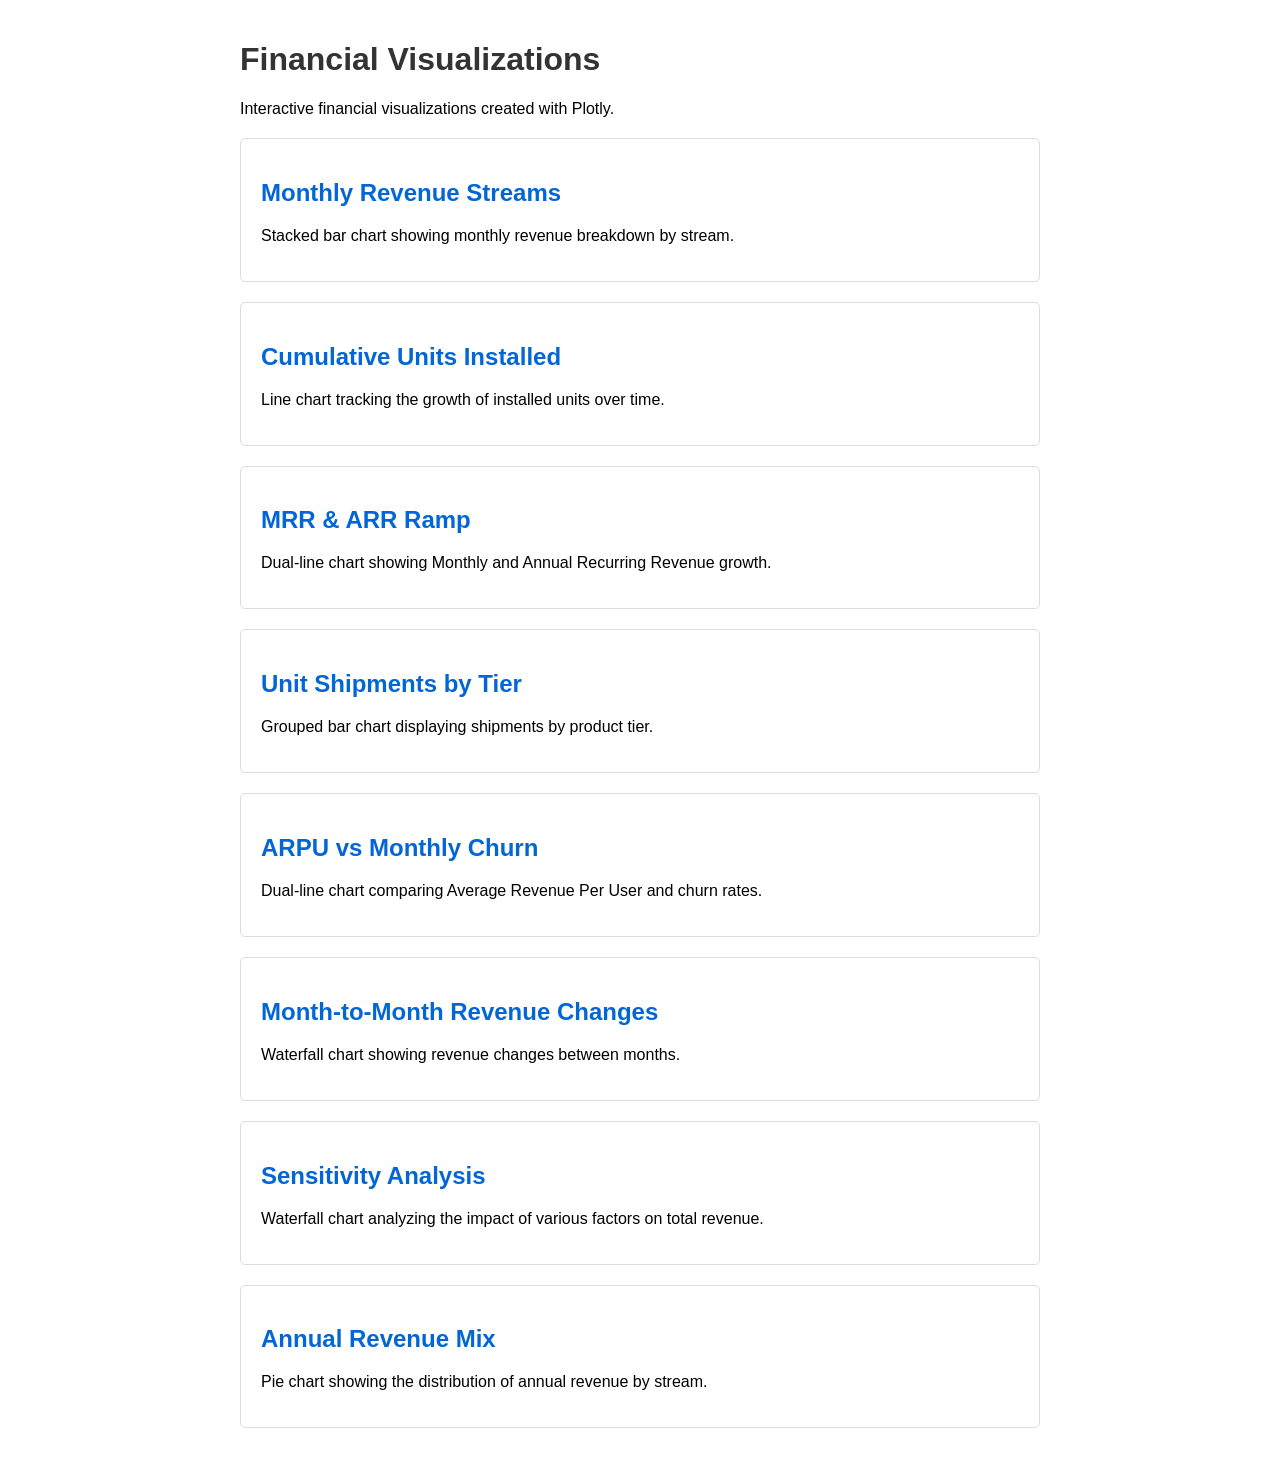
==== index.html @ 06dce6fd "Add index page for visualizations" ====
<!DOCTYPE html>
<html>
<head>
    <title>Financial Visualizations</title>
    <style>
        body {
            font-family: Arial, sans-serif;
            max-width: 800px;
            margin: 0 auto;
            padding: 20px;
        }
        h1 {
            color: #333;
        }
        .visualization {
            margin: 20px 0;
            padding: 20px;
            border: 1px solid #ddd;
            border-radius: 5px;
        }
        a {
            color: #0366d6;
            text-decoration: none;
        }
        a:hover {
            text-decoration: underline;
        }
    </style>
</head>
<body>
    <h1>Financial Visualizations</h1>
    <p>Interactive financial visualizations created with Plotly.</p>

    <div class="visualization">
        <h2><a href="monthly_revenue_streams.html">Monthly Revenue Streams</a></h2>
        <p>Stacked bar chart showing monthly revenue breakdown by stream.</p>
    </div>

    <div class="visualization">
        <h2><a href="cumulative_units.html">Cumulative Units Installed</a></h2>
        <p>Line chart tracking the growth of installed units over time.</p>
    </div>

    <div class="visualization">
        <h2><a href="mrr_arr_ramp.html">MRR & ARR Ramp</a></h2>
        <p>Dual-line chart showing Monthly and Annual Recurring Revenue growth.</p>
    </div>

    <div class="visualization">
        <h2><a href="unit_shipments.html">Unit Shipments by Tier</a></h2>
        <p>Grouped bar chart displaying shipments by product tier.</p>
    </div>

    <div class="visualization">
        <h2><a href="arpu_churn.html">ARPU vs Monthly Churn</a></h2>
        <p>Dual-line chart comparing Average Revenue Per User and churn rates.</p>
    </div>

    <div class="visualization">
        <h2><a href="delta_revenue.html">Month-to-Month Revenue Changes</a></h2>
        <p>Waterfall chart showing revenue changes between months.</p>
    </div>

    <div class="visualization">
        <h2><a href="sensitivity_waterfall.html">Sensitivity Analysis</a></h2>
        <p>Waterfall chart analyzing the impact of various factors on total revenue.</p>
    </div>

    <div class="visualization">
        <h2><a href="annual_mix.html">Annual Revenue Mix</a></h2>
        <p>Pie chart showing the distribution of annual revenue by stream.</p>
    </div>
</body>
</html>
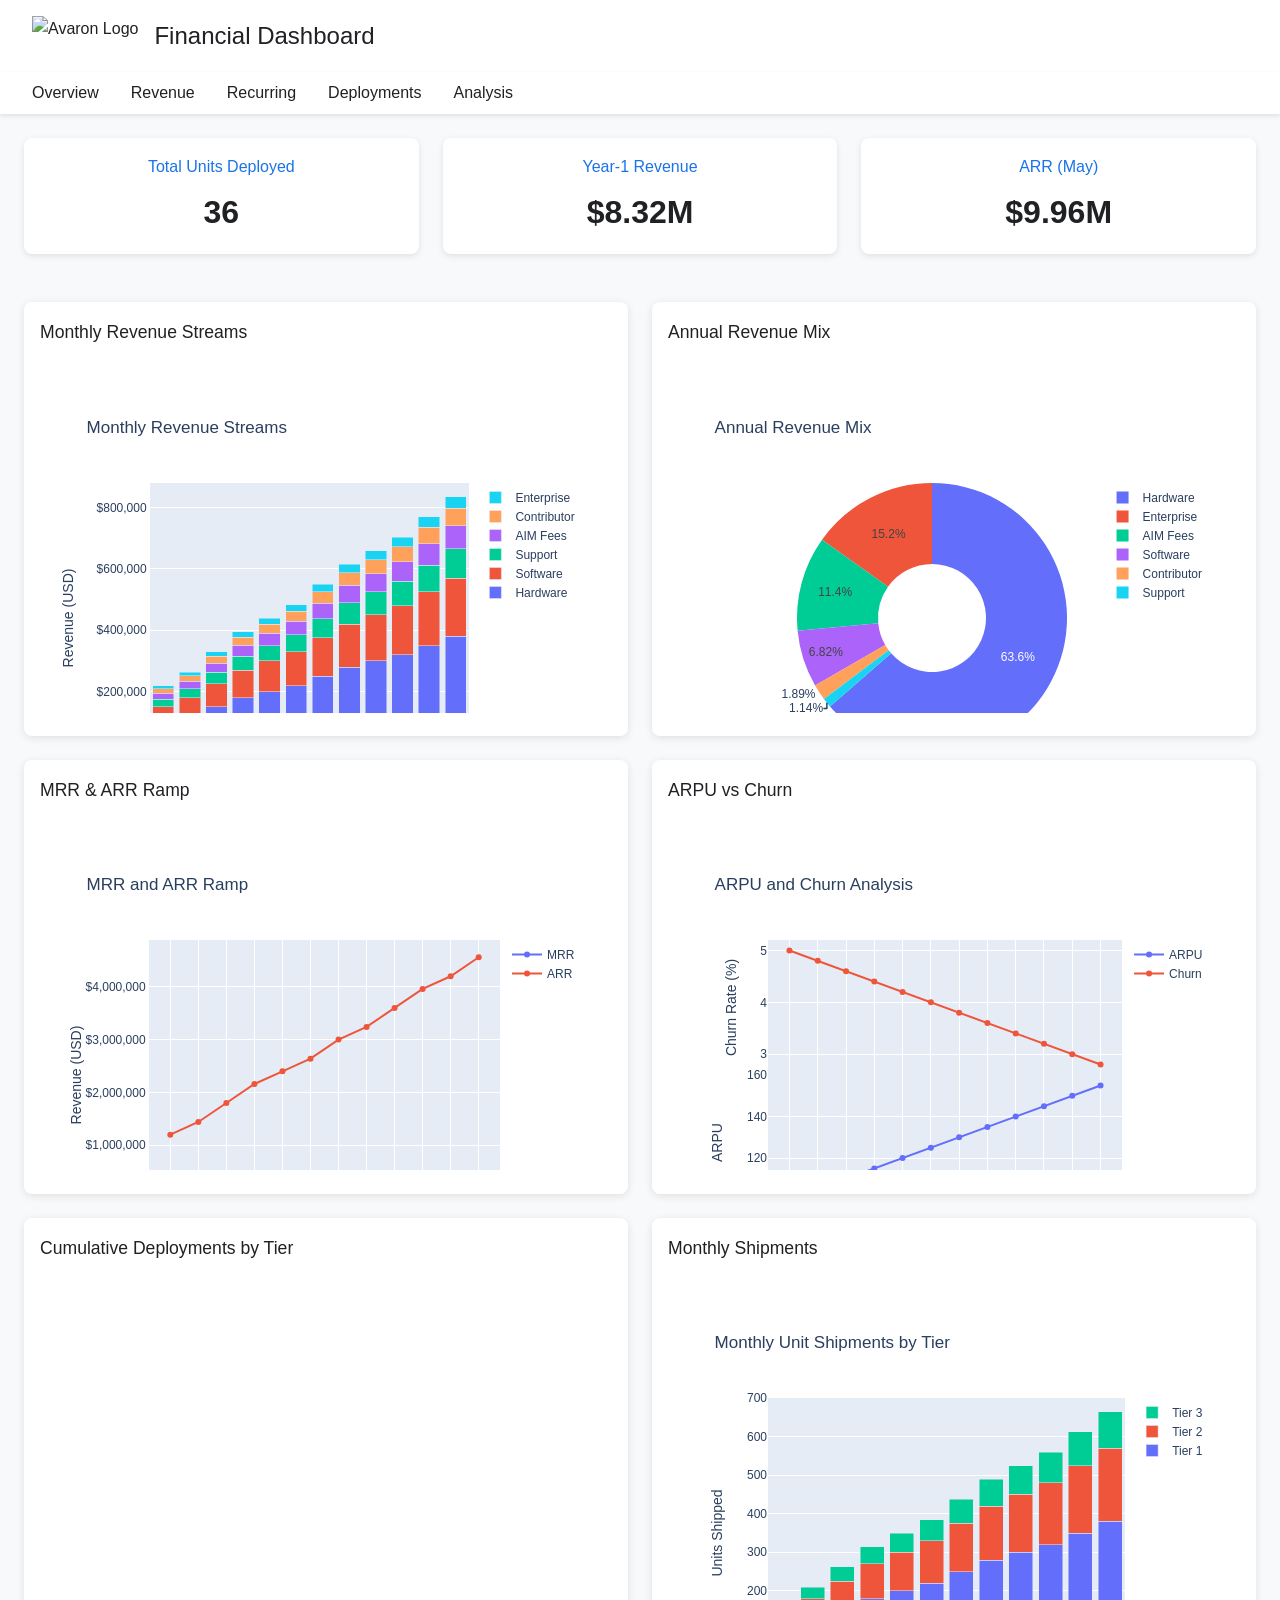
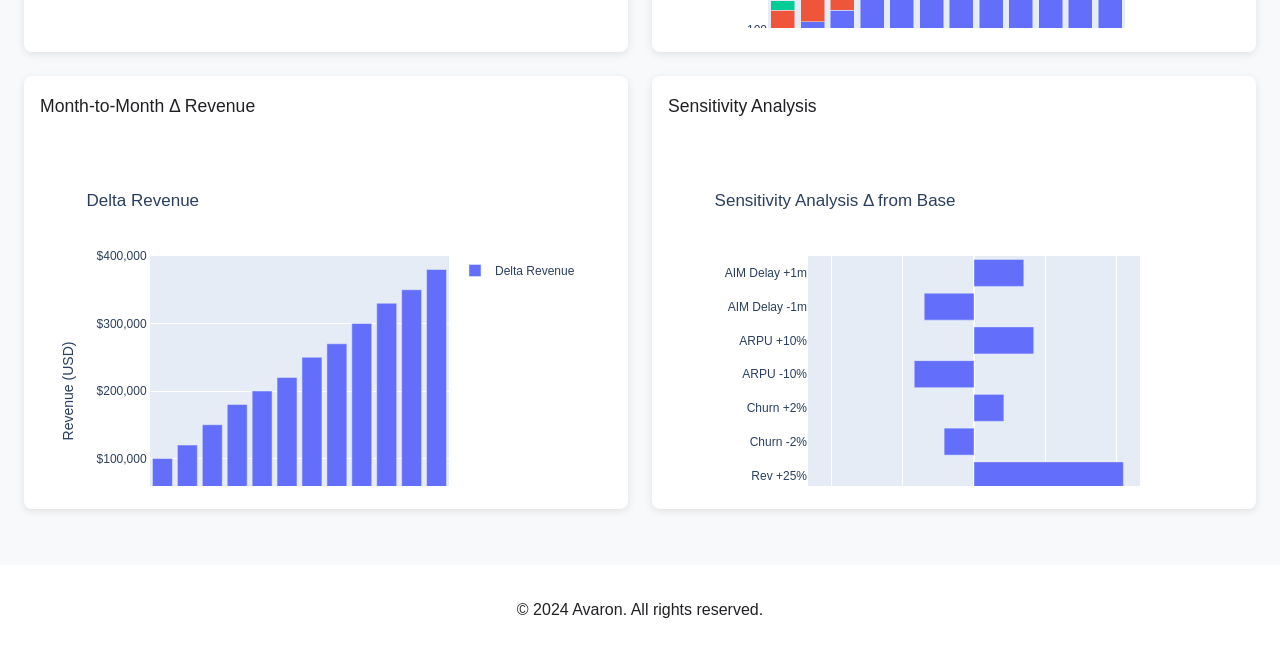
==== commit c8207a84: "Add modern dashboard layout with KPIs and responsive design" ====
--- a/index.html
+++ b/index.html
@@ -1,74 +1,91 @@
 <!DOCTYPE html>
-<html>
+<html lang="en">
 <head>
-    <title>Financial Visualizations</title>
-    <style>
-        body {
-            font-family: Arial, sans-serif;
-            max-width: 800px;
-            margin: 0 auto;
-            padding: 20px;
-        }
-        h1 {
-            color: #333;
-        }
-        .visualization {
-            margin: 20px 0;
-            padding: 20px;
-            border: 1px solid #ddd;
-            border-radius: 5px;
-        }
-        a {
-            color: #0366d6;
-            text-decoration: none;
-        }
-        a:hover {
-            text-decoration: underline;
-        }
-    </style>
+    <meta charset="UTF-8">
+    <meta name="viewport" content="width=device-width, initial-scale=1.0">
+    <title>Avaron Financial Dashboard</title>
+    <link rel="stylesheet" href="styles.css">
+    <link rel="icon" type="image/png" href="https://www.avaron.com/favicon.ico">
 </head>
 <body>
-    <h1>Financial Visualizations</h1>
-    <p>Interactive financial visualizations created with Plotly.</p>
+    <header>
+        <img src="https://www.avaron.com/wp-content/uploads/2023/03/avaron-logo.png" alt="Avaron Logo" class="logo">
+        <h1>Financial Dashboard</h1>
+    </header>
 
-    <div class="visualization">
-        <h2><a href="monthly_revenue_streams.html">Monthly Revenue Streams</a></h2>
-        <p>Stacked bar chart showing monthly revenue breakdown by stream.</p>
-    </div>
+    <nav>
+        <ul>
+            <li><a href="#hero">Overview</a></li>
+            <li><a href="#streams">Revenue</a></li>
+            <li><a href="#mrr">Recurring</a></li>
+            <li><a href="#units">Deployments</a></li>
+            <li><a href="#delta">Analysis</a></li>
+        </ul>
+    </nav>
 
-    <div class="visualization">
-        <h2><a href="cumulative_units.html">Cumulative Units Installed</a></h2>
-        <p>Line chart tracking the growth of installed units over time.</p>
-    </div>
+    <main>
+        <!-- Hero KPI row -->
+        <section id="hero" class="kpi-row">
+            <div class="kpi">
+                <h3>Total Units Deployed</h3>
+                <p>36</p>
+            </div>
+            <div class="kpi">
+                <h3>Year-1 Revenue</h3>
+                <p>$8.32M</p>
+            </div>
+            <div class="kpi">
+                <h3>ARR (May)</h3>
+                <p>$9.96M</p>
+            </div>
+        </section>
 
-    <div class="visualization">
-        <h2><a href="mrr_arr_ramp.html">MRR & ARR Ramp</a></h2>
-        <p>Dual-line chart showing Monthly and Annual Recurring Revenue growth.</p>
-    </div>
+        <!-- Chart Grid Layout -->
+        <section id="dashboard" class="chart-grid">
+            <!-- Group 1: Core Revenue -->
+            <div class="chart-card" id="streams">
+                <h4>Monthly Revenue Streams</h4>
+                <iframe src="monthly_revenue_streams.html"></iframe>
+            </div>
+            <div class="chart-card" id="mix">
+                <h4>Annual Revenue Mix</h4>
+                <iframe src="annual_mix.html"></iframe>
+            </div>
 
-    <div class="visualization">
-        <h2><a href="unit_shipments.html">Unit Shipments by Tier</a></h2>
-        <p>Grouped bar chart displaying shipments by product tier.</p>
-    </div>
+            <!-- Group 2: Recurring Metrics -->
+            <div class="chart-card" id="mrr">
+                <h4>MRR & ARR Ramp</h4>
+                <iframe src="mrr_arr_ramp.html"></iframe>
+            </div>
+            <div class="chart-card" id="arpu">
+                <h4>ARPU vs Churn</h4>
+                <iframe src="arpu_churn.html"></iframe>
+            </div>
 
-    <div class="visualization">
-        <h2><a href="arpu_churn.html">ARPU vs Monthly Churn</a></h2>
-        <p>Dual-line chart comparing Average Revenue Per User and churn rates.</p>
-    </div>
+            <!-- Group 3: Unit Deployments -->
+            <div class="chart-card" id="units">
+                <h4>Cumulative Deployments by Tier</h4>
+                <iframe src="cumulative_by_tier.html"></iframe>
+            </div>
+            <div class="chart-card" id="ship">
+                <h4>Monthly Shipments</h4>
+                <iframe src="unit_shipments.html"></iframe>
+            </div>
 
-    <div class="visualization">
-        <h2><a href="delta_revenue.html">Month-to-Month Revenue Changes</a></h2>
-        <p>Waterfall chart showing revenue changes between months.</p>
-    </div>
+            <!-- Group 4: Movement & Sensitivity -->
+            <div class="chart-card" id="delta">
+                <h4>Month-to-Month Δ Revenue</h4>
+                <iframe src="delta_revenue.html"></iframe>
+            </div>
+            <div class="chart-card" id="sens">
+                <h4>Sensitivity Analysis</h4>
+                <iframe src="sensitivity_waterfall.html"></iframe>
+            </div>
+        </section>
+    </main>
 
-    <div class="visualization">
-        <h2><a href="sensitivity_waterfall.html">Sensitivity Analysis</a></h2>
-        <p>Waterfall chart analyzing the impact of various factors on total revenue.</p>
-    </div>
-
-    <div class="visualization">
-        <h2><a href="annual_mix.html">Annual Revenue Mix</a></h2>
-        <p>Pie chart showing the distribution of annual revenue by stream.</p>
-    </div>
+    <footer>
+        <p>© 2024 Avaron. All rights reserved.</p>
+    </footer>
 </body>
 </html> 
--- a/styles.css
+++ b/styles.css
@@ -0,0 +1,165 @@
+:root {
+    --brand-blue: #1a73e8;
+    --brand-dark: #202124;
+    --brand-light: #f8f9fa;
+    --brand-accent: #ea4335;
+}
+
+* {
+    margin: 0;
+    padding: 0;
+    box-sizing: border-box;
+}
+
+body {
+    font-family: -apple-system, BlinkMacSystemFont, 'Segoe UI', Roboto, Oxygen, Ubuntu, Cantarell, sans-serif;
+    line-height: 1.6;
+    color: var(--brand-dark);
+    background: var(--brand-light);
+}
+
+header {
+    background: white;
+    padding: 1rem 2rem;
+    box-shadow: 0 2px 4px rgba(0,0,0,0.1);
+    display: flex;
+    align-items: center;
+    gap: 1rem;
+}
+
+.logo {
+    height: 40px;
+}
+
+header h1 {
+    font-size: 1.5rem;
+    color: var(--brand-dark);
+    font-weight: 500;
+}
+
+nav {
+    background: white;
+    padding: 0.5rem 2rem;
+    position: sticky;
+    top: 0;
+    z-index: 100;
+    box-shadow: 0 2px 4px rgba(0,0,0,0.1);
+}
+
+nav ul {
+    list-style: none;
+    display: flex;
+    gap: 2rem;
+    overflow-x: auto;
+}
+
+nav a {
+    color: var(--brand-dark);
+    text-decoration: none;
+    font-weight: 500;
+    padding: 0.5rem 0;
+    border-bottom: 2px solid transparent;
+    transition: all 0.2s;
+}
+
+nav a:hover {
+    color: var(--brand-blue);
+    border-bottom-color: var(--brand-blue);
+}
+
+.kpi-row {
+    display: flex;
+    justify-content: space-around;
+    padding: 1.5rem;
+    gap: 1.5rem;
+    flex-wrap: wrap;
+}
+
+.kpi {
+    flex: 1;
+    min-width: 200px;
+    text-align: center;
+    padding: 1rem;
+    border-radius: 8px;
+    background: white;
+    box-shadow: 0 2px 6px rgba(0,0,0,0.1);
+    transition: transform 0.2s;
+}
+
+.kpi:hover {
+    transform: translateY(-2px);
+}
+
+.kpi h3 {
+    margin-bottom: 0.5rem;
+    color: var(--brand-blue);
+    font-size: 1rem;
+    font-weight: 500;
+}
+
+.kpi p {
+    font-size: 2rem;
+    margin: 0;
+    font-weight: bold;
+    color: var(--brand-dark);
+}
+
+.chart-grid {
+    display: grid;
+    grid-template-columns: repeat(auto-fit, minmax(min(100%, 600px), 1fr));
+    gap: 1.5rem;
+    padding: 1.5rem;
+}
+
+.chart-card {
+    background: white;
+    border-radius: 8px;
+    box-shadow: 0 2px 8px rgba(0,0,0,0.1);
+    padding: 1rem;
+    transition: transform 0.2s;
+}
+
+.chart-card:hover {
+    transform: translateY(-2px);
+}
+
+.chart-card h4 {
+    margin-top: 0;
+    margin-bottom: 1rem;
+    font-size: 1.1rem;
+    color: var(--brand-dark);
+    font-weight: 500;
+}
+
+.chart-card iframe {
+    width: 100%;
+    height: 350px;
+    border: none;
+    border-radius: 4px;
+}
+
+footer {
+    text-align: center;
+    padding: 2rem;
+    background: white;
+    color: var(--brand-dark);
+    margin-top: 2rem;
+}
+
+@media (max-width: 768px) {
+    .kpi-row {
+        flex-direction: column;
+    }
+    
+    .kpi {
+        min-width: 100%;
+    }
+    
+    nav ul {
+        gap: 1rem;
+    }
+    
+    .chart-grid {
+        grid-template-columns: 1fr;
+    }
+} 
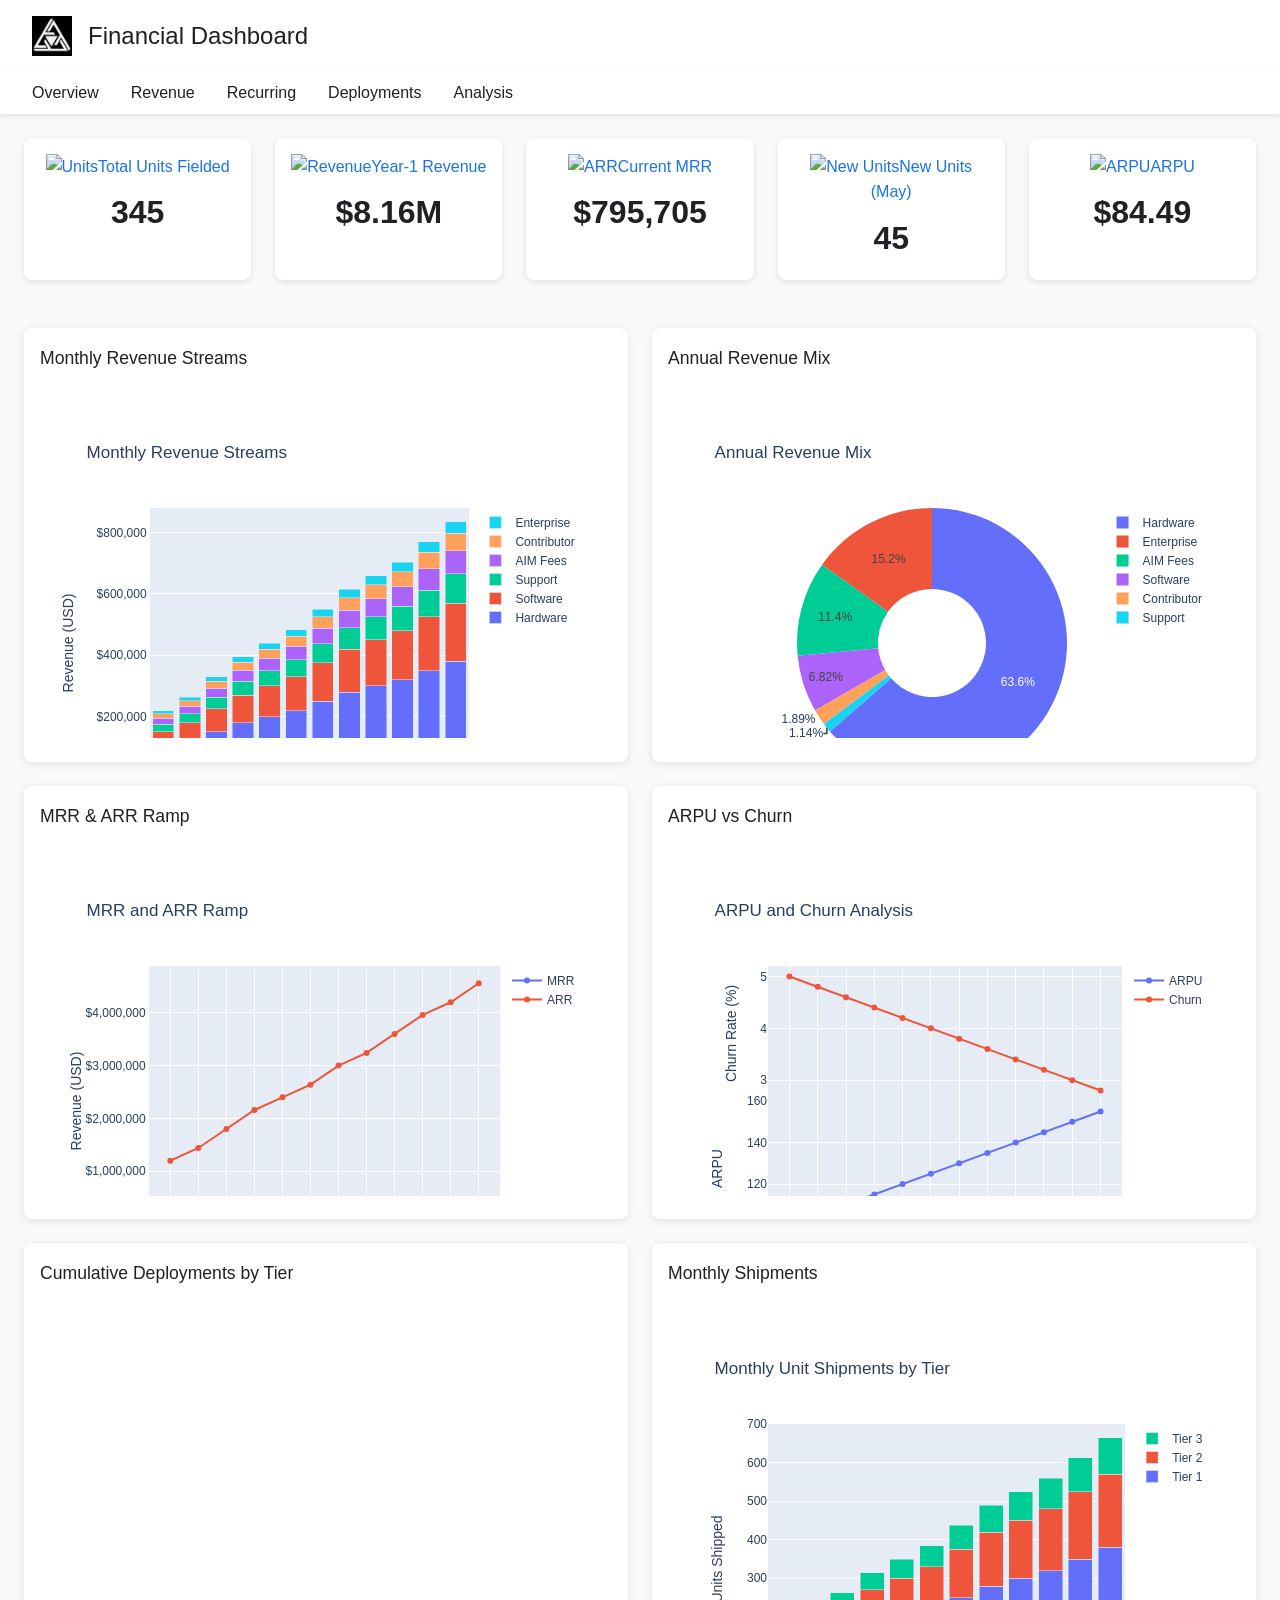
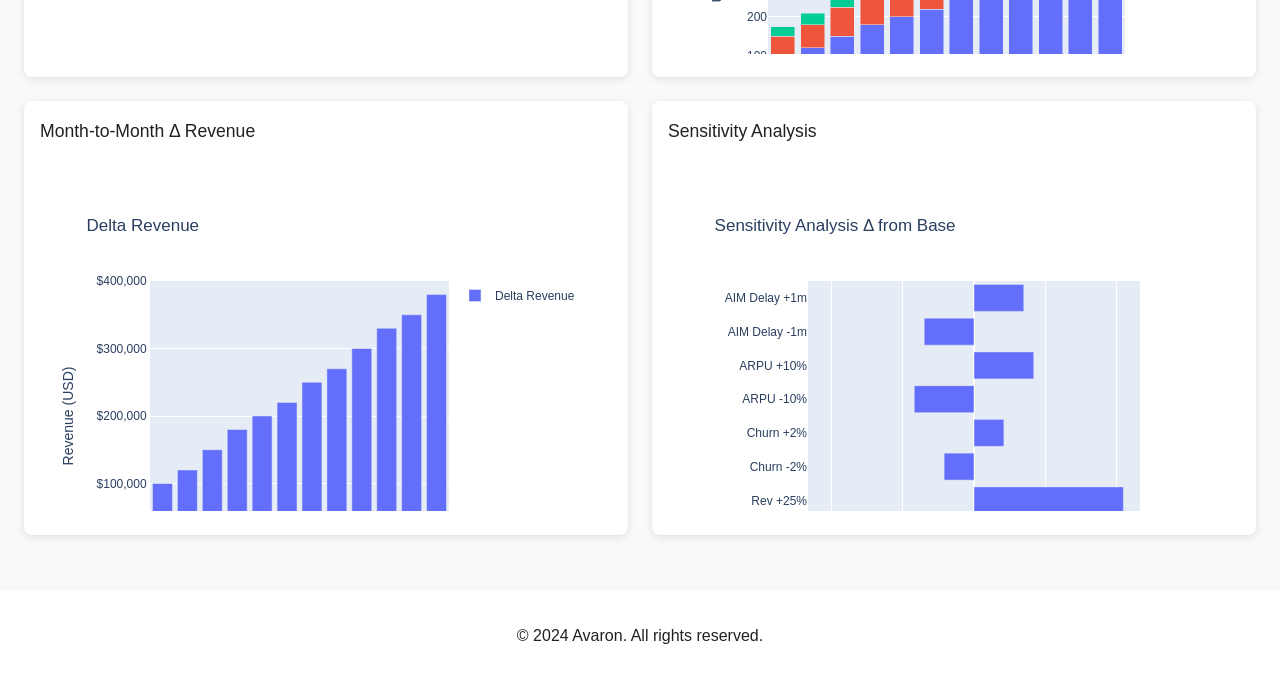
==== commit 018b3898: "Update logo reference and add local logo file" ====
--- a/index.html
+++ b/index.html
@@ -9,7 +9,7 @@
 </head>
 <body>
     <header>
-        <img src="https://www.avaron.com/wp-content/uploads/2023/03/avaron-logo.png" alt="Avaron Logo" class="logo">
+        <img src="logo.png" alt="Avaron Logo" class="logo">
         <h1>Financial Dashboard</h1>
     </header>
 
@@ -27,16 +27,24 @@
         <!-- Hero KPI row -->
         <section id="hero" class="kpi-row">
             <div class="kpi">
-                <h3>Total Units Deployed</h3>
-                <p>36</p>
+                <h3><img src="assets/icons/units.svg" alt="Units">Total Units Fielded</h3>
+                <p>345</p>
             </div>
             <div class="kpi">
-                <h3>Year-1 Revenue</h3>
-                <p>$8.32M</p>
+                <h3><img src="assets/icons/revenue.svg" alt="Revenue">Year-1 Revenue</h3>
+                <p>$8.16M</p>
             </div>
             <div class="kpi">
-                <h3>ARR (May)</h3>
-                <p>$9.96M</p>
+                <h3><img src="assets/icons/arr.svg" alt="ARR">Current MRR</h3>
+                <p>$795,705</p>
+            </div>
+            <div class="kpi new-units above-target">
+                <h3><img src="assets/icons/new-units.svg" alt="New Units">New Units (May)</h3>
+                <p>45</p>
+            </div>
+            <div class="kpi">
+                <h3><img src="assets/icons/arpu.svg" alt="ARPU">ARPU</h3>
+                <p>$84.49</p>
             </div>
         </section>
 
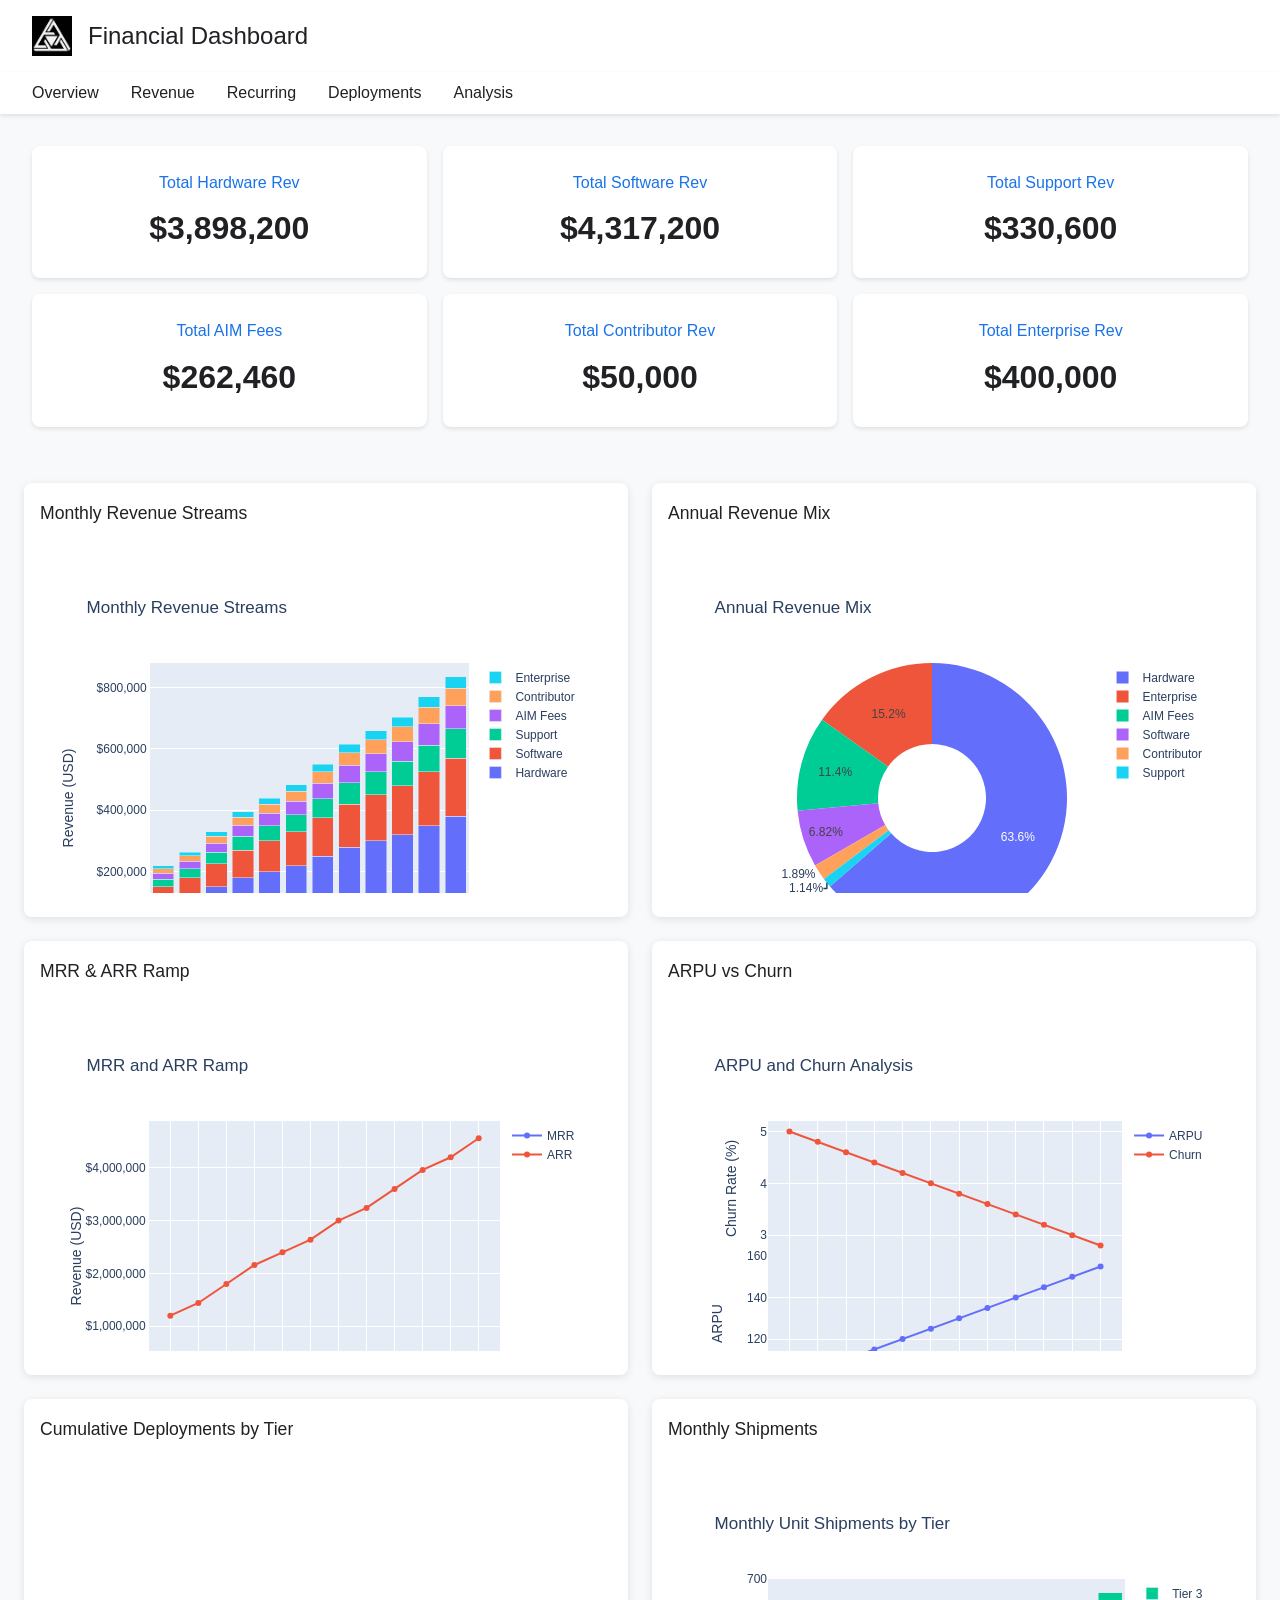
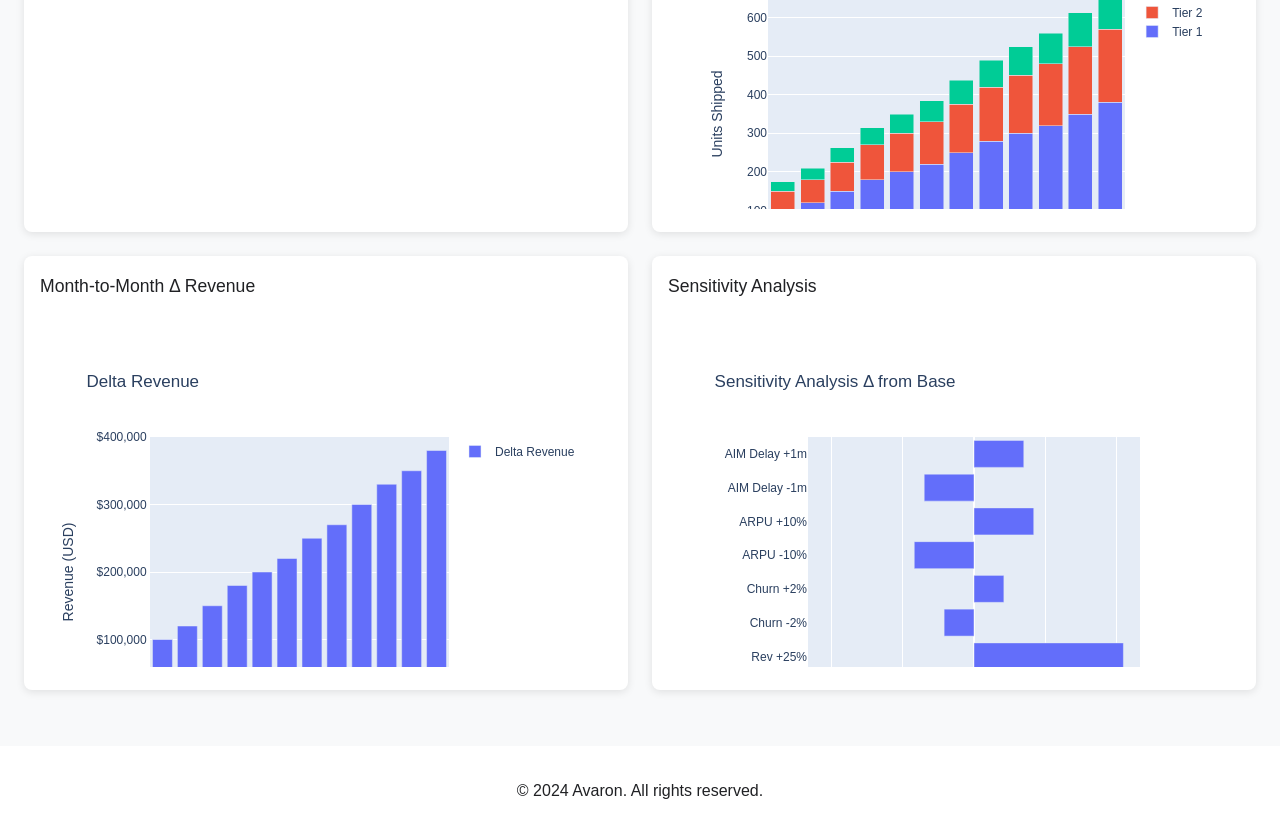
==== commit bf6465e9: "Update dashboard layout with Year-1 KPI cards in two rows" ====
--- a/index.html
+++ b/index.html
@@ -24,27 +24,31 @@
     </nav>
 
     <main>
-        <!-- Hero KPI row -->
+        <!-- Year-1 Totals KPI Row -->
         <section id="hero" class="kpi-row">
             <div class="kpi">
-                <h3><img src="assets/icons/units.svg" alt="Units">Total Units Fielded</h3>
-                <p>345</p>
+                <h3>Total Hardware Rev</h3>
+                <p>$3,898,200</p>
             </div>
             <div class="kpi">
-                <h3><img src="assets/icons/revenue.svg" alt="Revenue">Year-1 Revenue</h3>
-                <p>$8.16M</p>
+                <h3>Total Software Rev</h3>
+                <p>$4,317,200</p>
             </div>
             <div class="kpi">
-                <h3><img src="assets/icons/arr.svg" alt="ARR">Current MRR</h3>
-                <p>$795,705</p>
-            </div>
-            <div class="kpi new-units above-target">
-                <h3><img src="assets/icons/new-units.svg" alt="New Units">New Units (May)</h3>
-                <p>45</p>
+                <h3>Total Support Rev</h3>
+                <p>$330,600</p>
             </div>
             <div class="kpi">
-                <h3><img src="assets/icons/arpu.svg" alt="ARPU">ARPU</h3>
-                <p>$84.49</p>
+                <h3>Total AIM Fees</h3>
+                <p>$262,460</p>
+            </div>
+            <div class="kpi">
+                <h3>Total Contributor Rev</h3>
+                <p>$50,000</p>
+            </div>
+            <div class="kpi">
+                <h3>Total Enterprise Rev</h3>
+                <p>$400,000</p>
             </div>
         </section>
 
--- a/styles.css
+++ b/styles.css
@@ -68,21 +68,19 @@
 }
 
 .kpi-row {
-    display: flex;
-    justify-content: space-around;
-    padding: 1.5rem;
-    gap: 1.5rem;
-    flex-wrap: wrap;
+    display: grid;
+    grid-template-columns: repeat(3, 1fr);
+    grid-auto-rows: min-content;
+    gap: 1rem;
+    padding: 2rem;
 }
 
 .kpi {
-    flex: 1;
-    min-width: 200px;
+    background: #fff;
+    border-radius: 8px;
+    padding: 1.5rem;
     text-align: center;
-    padding: 1rem;
-    border-radius: 8px;
-    background: white;
-    box-shadow: 0 2px 6px rgba(0,0,0,0.1);
+    box-shadow: 0 2px 4px rgba(0,0,0,0.1);
     transition: transform 0.2s;
 }
 
@@ -91,17 +89,38 @@
 }
 
 .kpi h3 {
+    color: var(--brand-blue);
     margin-bottom: 0.5rem;
-    color: var(--brand-blue);
+    display: flex;
+    align-items: center;
+    justify-content: center;
+    gap: 0.5rem;
     font-size: 1rem;
     font-weight: 500;
 }
 
+.kpi h3 img {
+    width: 20px;
+    height: 20px;
+}
+
 .kpi p {
     font-size: 2rem;
+    font-weight: bold;
     margin: 0;
-    font-weight: bold;
     color: var(--brand-dark);
+}
+
+.kpi.new-units {
+    border: 2px solid var(--brand-dark);
+}
+
+.kpi.new-units.above-target {
+    border-color: var(--brand-accent);
+}
+
+.kpi.new-units.above-target p {
+    color: var(--brand-accent);
 }
 
 .chart-grid {
@@ -148,11 +167,7 @@
 
 @media (max-width: 768px) {
     .kpi-row {
-        flex-direction: column;
-    }
-    
-    .kpi {
-        min-width: 100%;
+        grid-template-columns: 1fr;
     }
     
     nav ul {
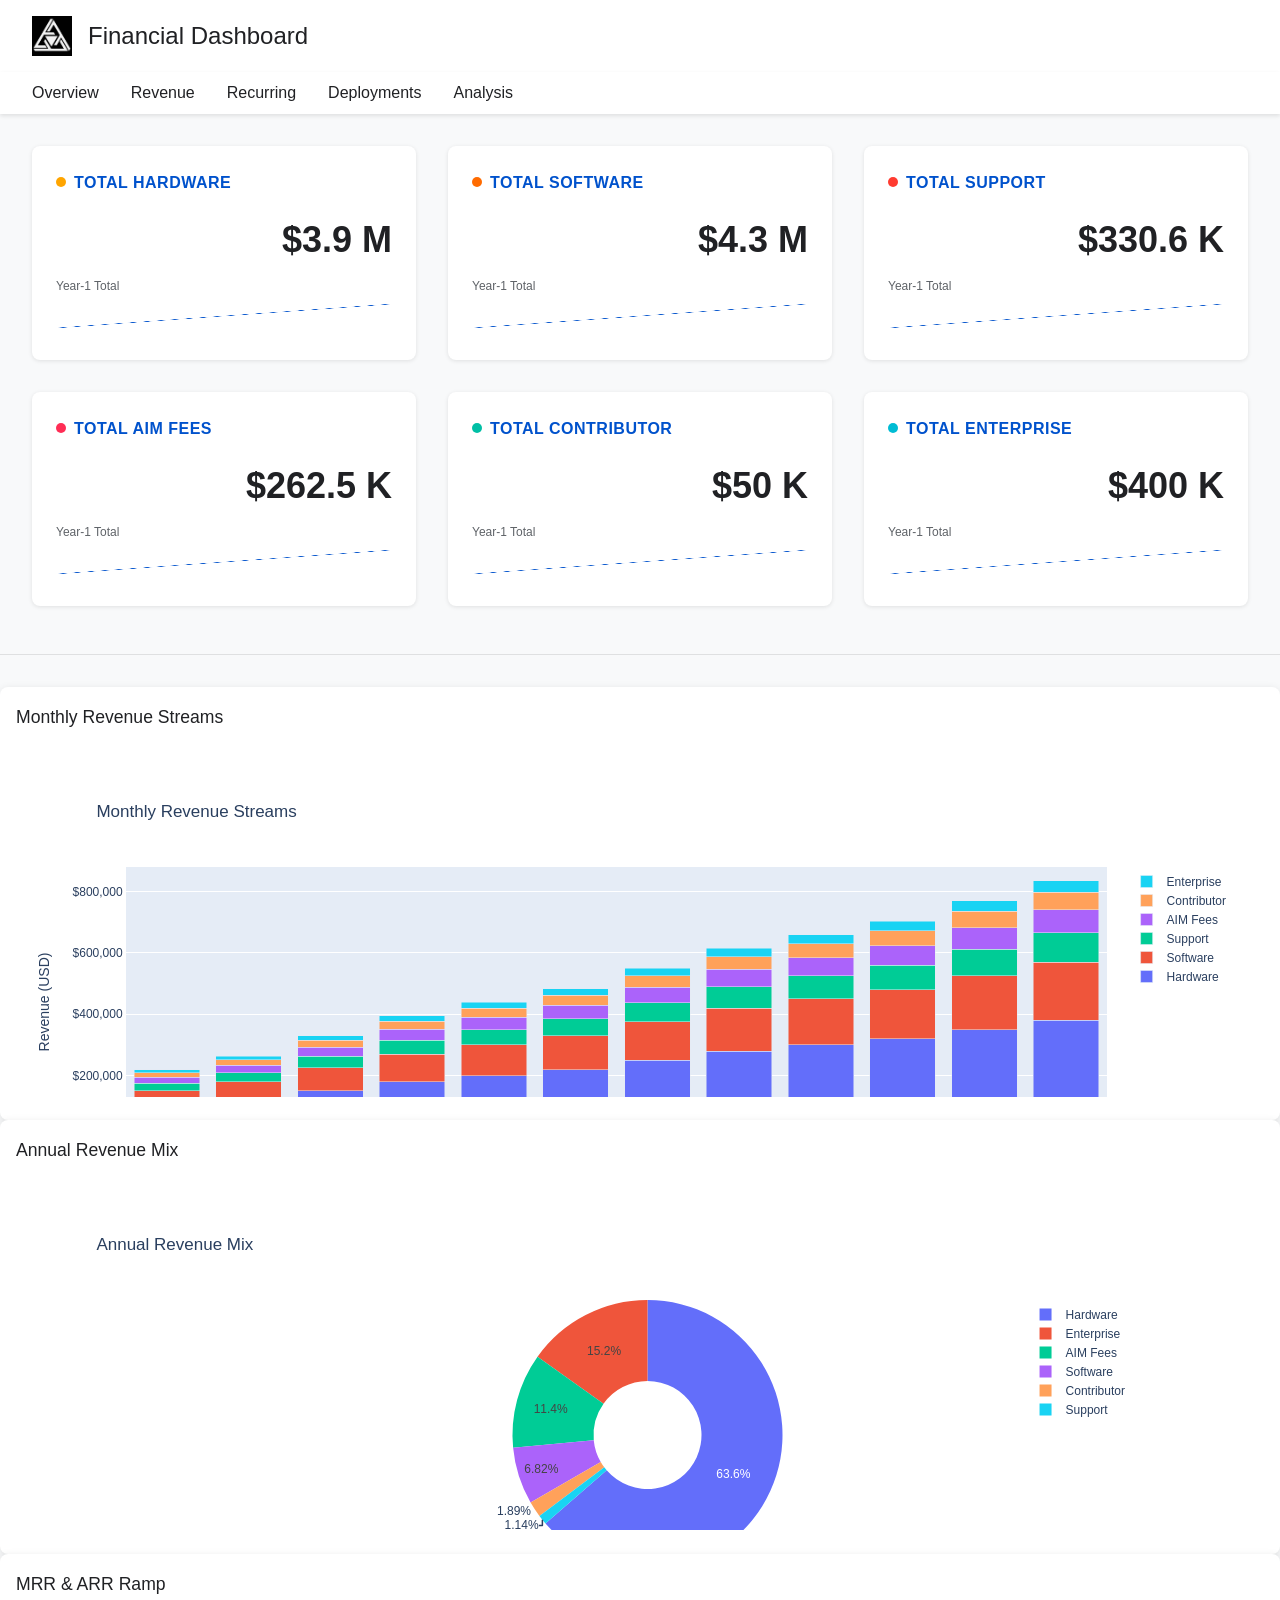
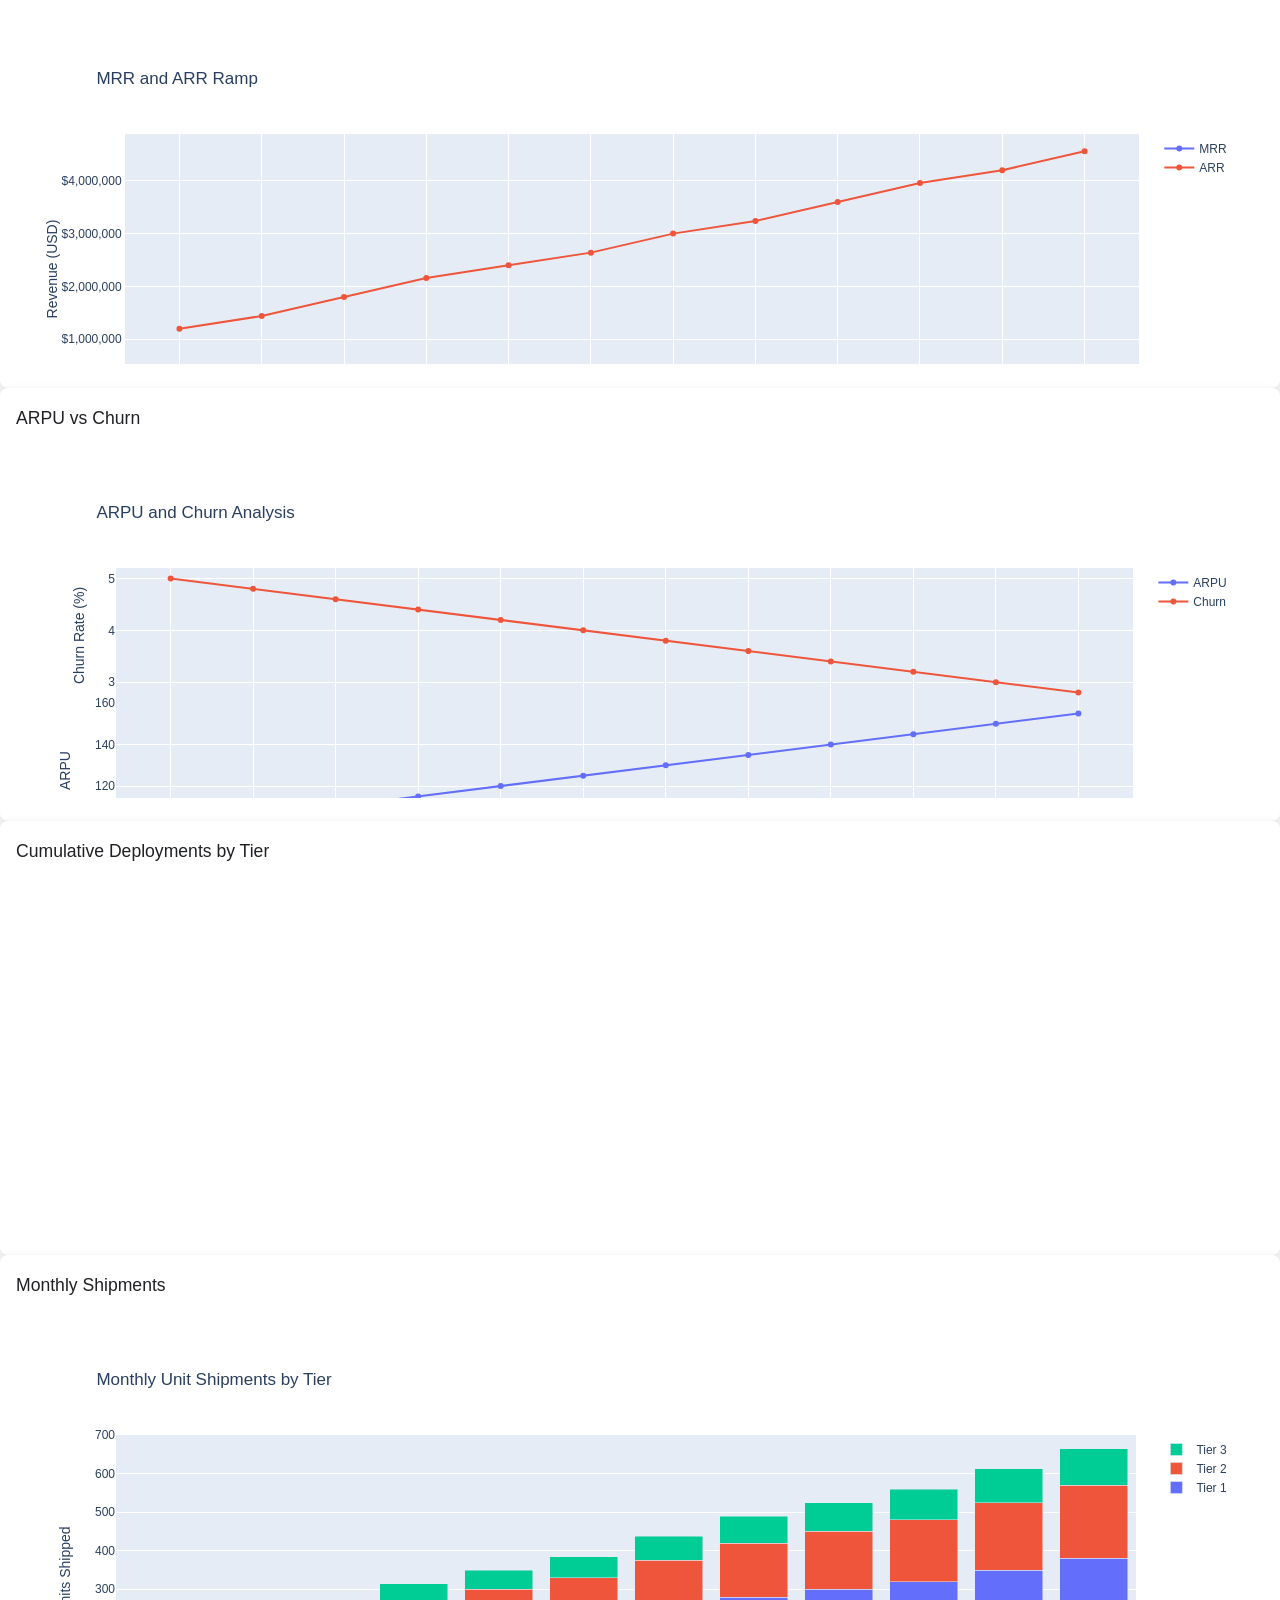
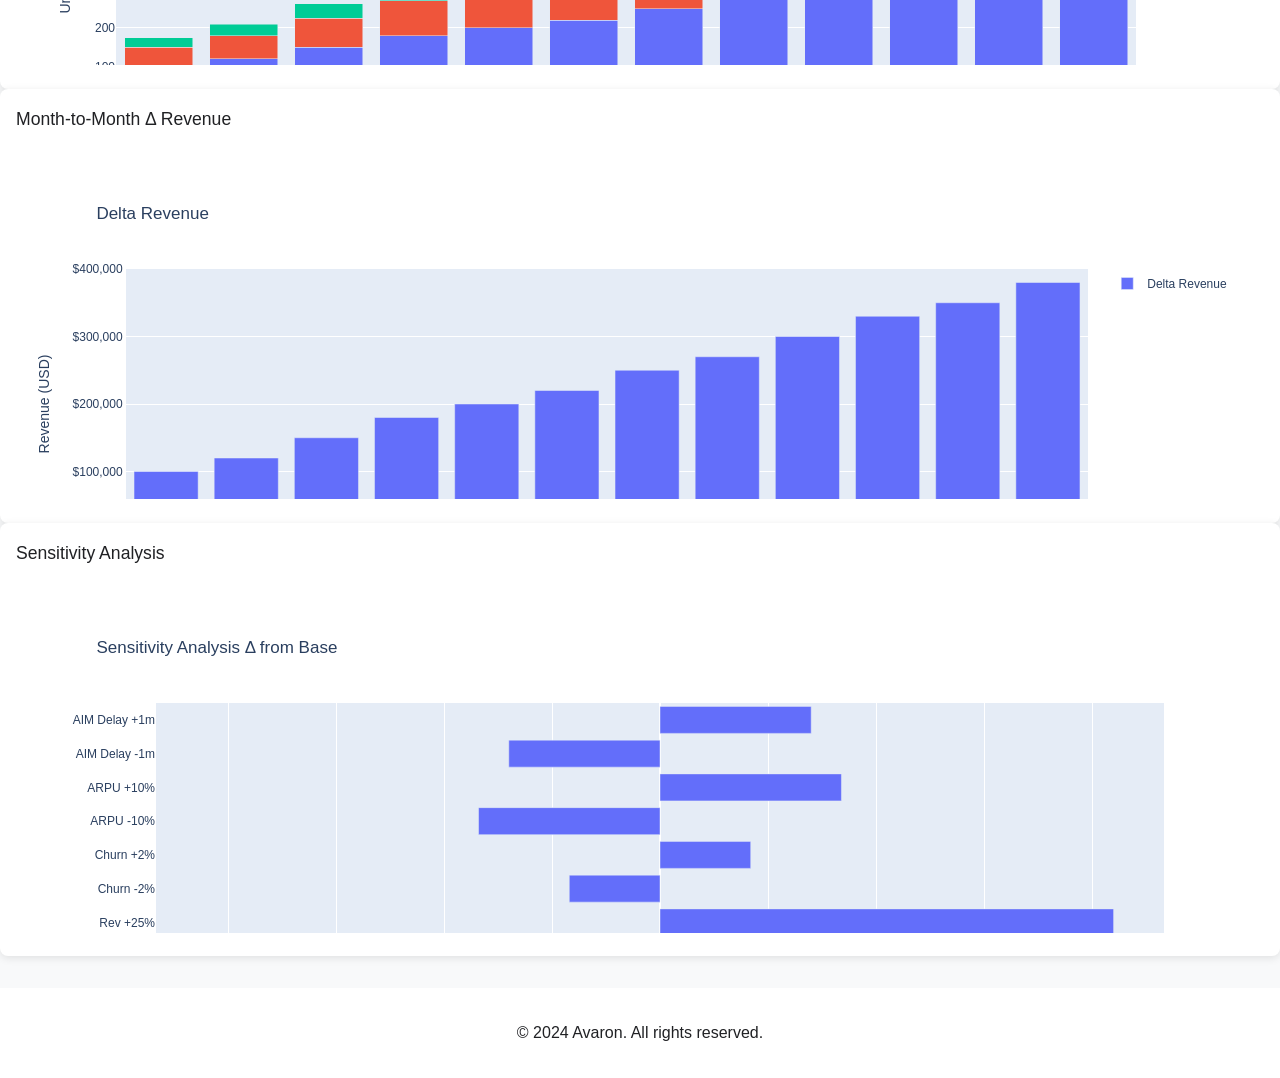
==== commit 5fa4fe2c: "Implement premium dashboard design with sparklines and improved visual hierarchy" ====
--- a/index.html
+++ b/index.html
@@ -6,6 +6,7 @@
     <title>Avaron Financial Dashboard</title>
     <link rel="stylesheet" href="styles.css">
     <link rel="icon" type="image/png" href="https://www.avaron.com/favicon.ico">
+    <script src="assets/js/sparklines.js"></script>
 </head>
 <body>
     <header>
@@ -24,31 +25,61 @@
     </nav>
 
     <main>
-        <!-- Year-1 Totals KPI Row -->
-        <section id="hero" class="kpi-row">
-            <div class="kpi">
-                <h3>Total Hardware Rev</h3>
-                <p>$3,898,200</p>
+        <!-- Year-1 Totals KPI Grid -->
+        <section id="kpi-hero" class="kpi-grid">
+            <div class="kpi-card">
+                <div class="kpi-header">
+                    <span class="dot yellow"></span>
+                    <h4>Total Hardware</h4>
+                </div>
+                <div class="kpi-value">$3.9 M</div>
+                <div class="kpi-caption">Year-1 Total</div>
+                <canvas class="sparkline" data-values="[63.6,127.2,190.8,254.4,318,381.6,445.2,508.8,572.4,636,699.6,763.2]"></canvas>
             </div>
-            <div class="kpi">
-                <h3>Total Software Rev</h3>
-                <p>$4,317,200</p>
+            <div class="kpi-card">
+                <div class="kpi-header">
+                    <span class="dot orange"></span>
+                    <h4>Total Software</h4>
+                </div>
+                <div class="kpi-value">$4.3 M</div>
+                <div class="kpi-caption">Year-1 Total</div>
+                <canvas class="sparkline" data-values="[70.4,140.8,211.2,281.6,352,422.4,492.8,563.2,633.6,704,774.4,844.8]"></canvas>
             </div>
-            <div class="kpi">
-                <h3>Total Support Rev</h3>
-                <p>$330,600</p>
+            <div class="kpi-card">
+                <div class="kpi-header">
+                    <span class="dot red"></span>
+                    <h4>Total Support</h4>
+                </div>
+                <div class="kpi-value">$330.6 K</div>
+                <div class="kpi-caption">Year-1 Total</div>
+                <canvas class="sparkline" data-values="[5.4,10.8,16.2,21.6,27,32.4,37.8,43.2,48.6,54,59.4,64.8]"></canvas>
             </div>
-            <div class="kpi">
-                <h3>Total AIM Fees</h3>
-                <p>$262,460</p>
+            <div class="kpi-card">
+                <div class="kpi-header">
+                    <span class="dot pink"></span>
+                    <h4>Total AIM Fees</h4>
+                </div>
+                <div class="kpi-value">$262.5 K</div>
+                <div class="kpi-caption">Year-1 Total</div>
+                <canvas class="sparkline" data-values="[4.3,8.6,12.9,17.2,21.5,25.8,30.1,34.4,38.7,43,47.3,51.6]"></canvas>
             </div>
-            <div class="kpi">
-                <h3>Total Contributor Rev</h3>
-                <p>$50,000</p>
+            <div class="kpi-card">
+                <div class="kpi-header">
+                    <span class="dot teal"></span>
+                    <h4>Total Contributor</h4>
+                </div>
+                <div class="kpi-value">$50 K</div>
+                <div class="kpi-caption">Year-1 Total</div>
+                <canvas class="sparkline" data-values="[0.8,1.6,2.4,3.2,4,4.8,5.6,6.4,7.2,8,8.8,9.6]"></canvas>
             </div>
-            <div class="kpi">
-                <h3>Total Enterprise Rev</h3>
-                <p>$400,000</p>
+            <div class="kpi-card">
+                <div class="kpi-header">
+                    <span class="dot cyan"></span>
+                    <h4>Total Enterprise</h4>
+                </div>
+                <div class="kpi-value">$400 K</div>
+                <div class="kpi-caption">Year-1 Total</div>
+                <canvas class="sparkline" data-values="[6.5,13,19.5,26,32.5,39,45.5,52,58.5,65,71.5,78]"></canvas>
             </div>
         </section>
 
--- a/styles.css
+++ b/styles.css
@@ -1,8 +1,15 @@
 :root {
-    --brand-blue: #1a73e8;
+    --brand-blue: #0052cc;
     --brand-dark: #202124;
     --brand-light: #f8f9fa;
     --brand-accent: #ea4335;
+    --hardware-yellow: #FFA500;
+    --software-orange: #FF6B00;
+    --support-red: #FF3B30;
+    --aim-pink: #FF2D55;
+    --contributor-teal: #00BFA5;
+    --enterprise-cyan: #00BCD4;
+    --text-muted: #5f6368;
 }
 
 * {
@@ -67,67 +74,104 @@
     border-bottom-color: var(--brand-blue);
 }
 
-.kpi-row {
+.kpi-grid {
     display: grid;
     grid-template-columns: repeat(3, 1fr);
-    grid-auto-rows: min-content;
-    gap: 1rem;
-    padding: 2rem;
-}
-
-.kpi {
-    background: #fff;
+    gap: 32px;
+    margin: 32px 0;
+    padding: 0 32px;
+}
+
+.kpi-card {
+    background: white;
     border-radius: 8px;
-    padding: 1.5rem;
-    text-align: center;
-    box-shadow: 0 2px 4px rgba(0,0,0,0.1);
-    transition: transform 0.2s;
-}
-
-.kpi:hover {
+    padding: 24px;
+    box-shadow: 0 1px 4px rgba(0,0,0,0.1);
+    transition: all 0.2s ease;
+    position: relative;
+    overflow: hidden;
+}
+
+.kpi-card:hover {
+    box-shadow: 0 4px 16px rgba(0,0,0,0.15);
     transform: translateY(-2px);
 }
 
-.kpi h3 {
-    color: var(--brand-blue);
-    margin-bottom: 0.5rem;
+.kpi-header {
     display: flex;
     align-items: center;
-    justify-content: center;
-    gap: 0.5rem;
-    font-size: 1rem;
-    font-weight: 500;
-}
-
-.kpi h3 img {
-    width: 20px;
-    height: 20px;
-}
-
-.kpi p {
-    font-size: 2rem;
-    font-weight: bold;
+    gap: 8px;
+    margin-bottom: 16px;
+}
+
+.kpi-header h4 {
     margin: 0;
-    color: var(--brand-dark);
-}
-
-.kpi.new-units {
-    border: 2px solid var(--brand-dark);
-}
-
-.kpi.new-units.above-target {
-    border-color: var(--brand-accent);
-}
-
-.kpi.new-units.above-target p {
-    color: var(--brand-accent);
-}
-
+    font-size: 16px;
+    font-weight: 600;
+    color: var(--brand-blue);
+    text-transform: uppercase;
+    letter-spacing: 0.5px;
+}
+
+.kpi-value {
+    font-size: 36px;
+    font-weight: 700;
+    color: var(--brand-dark);
+    margin: 8px 0;
+    text-align: right;
+}
+
+.kpi-caption {
+    font-size: 12px;
+    color: var(--text-muted);
+    margin-top: 4px;
+}
+
+.dot {
+    width: 10px;
+    height: 10px;
+    border-radius: 50%;
+}
+
+.dot.yellow { background: var(--hardware-yellow); }
+.dot.orange { background: var(--software-orange); }
+.dot.red { background: var(--support-red); }
+.dot.pink { background: var(--aim-pink); }
+.dot.teal { background: var(--contributor-teal); }
+.dot.cyan { background: var(--enterprise-cyan); }
+
+.sparkline {
+    width: 100%;
+    height: 24px;
+    margin-top: 8px;
+}
+
+/* Responsive adjustments */
+@media (max-width: 1024px) {
+    .kpi-grid {
+        grid-template-columns: repeat(2, 1fr);
+    }
+}
+
+@media (max-width: 768px) {
+    .kpi-grid {
+        grid-template-columns: 1fr;
+    }
+    
+    .kpi-card {
+        padding: 20px;
+    }
+    
+    .kpi-value {
+        font-size: 32px;
+    }
+}
+
+/* Divider between KPIs and charts */
 .chart-grid {
-    display: grid;
-    grid-template-columns: repeat(auto-fit, minmax(min(100%, 600px), 1fr));
-    gap: 1.5rem;
-    padding: 1.5rem;
+    margin-top: 48px;
+    padding-top: 32px;
+    border-top: 1px solid rgba(0,0,0,0.1);
 }
 
 .chart-card {
@@ -163,18 +207,4 @@
     background: white;
     color: var(--brand-dark);
     margin-top: 2rem;
-}
-
-@media (max-width: 768px) {
-    .kpi-row {
-        grid-template-columns: 1fr;
-    }
-    
-    nav ul {
-        gap: 1rem;
-    }
-    
-    .chart-grid {
-        grid-template-columns: 1fr;
-    }
 } 
